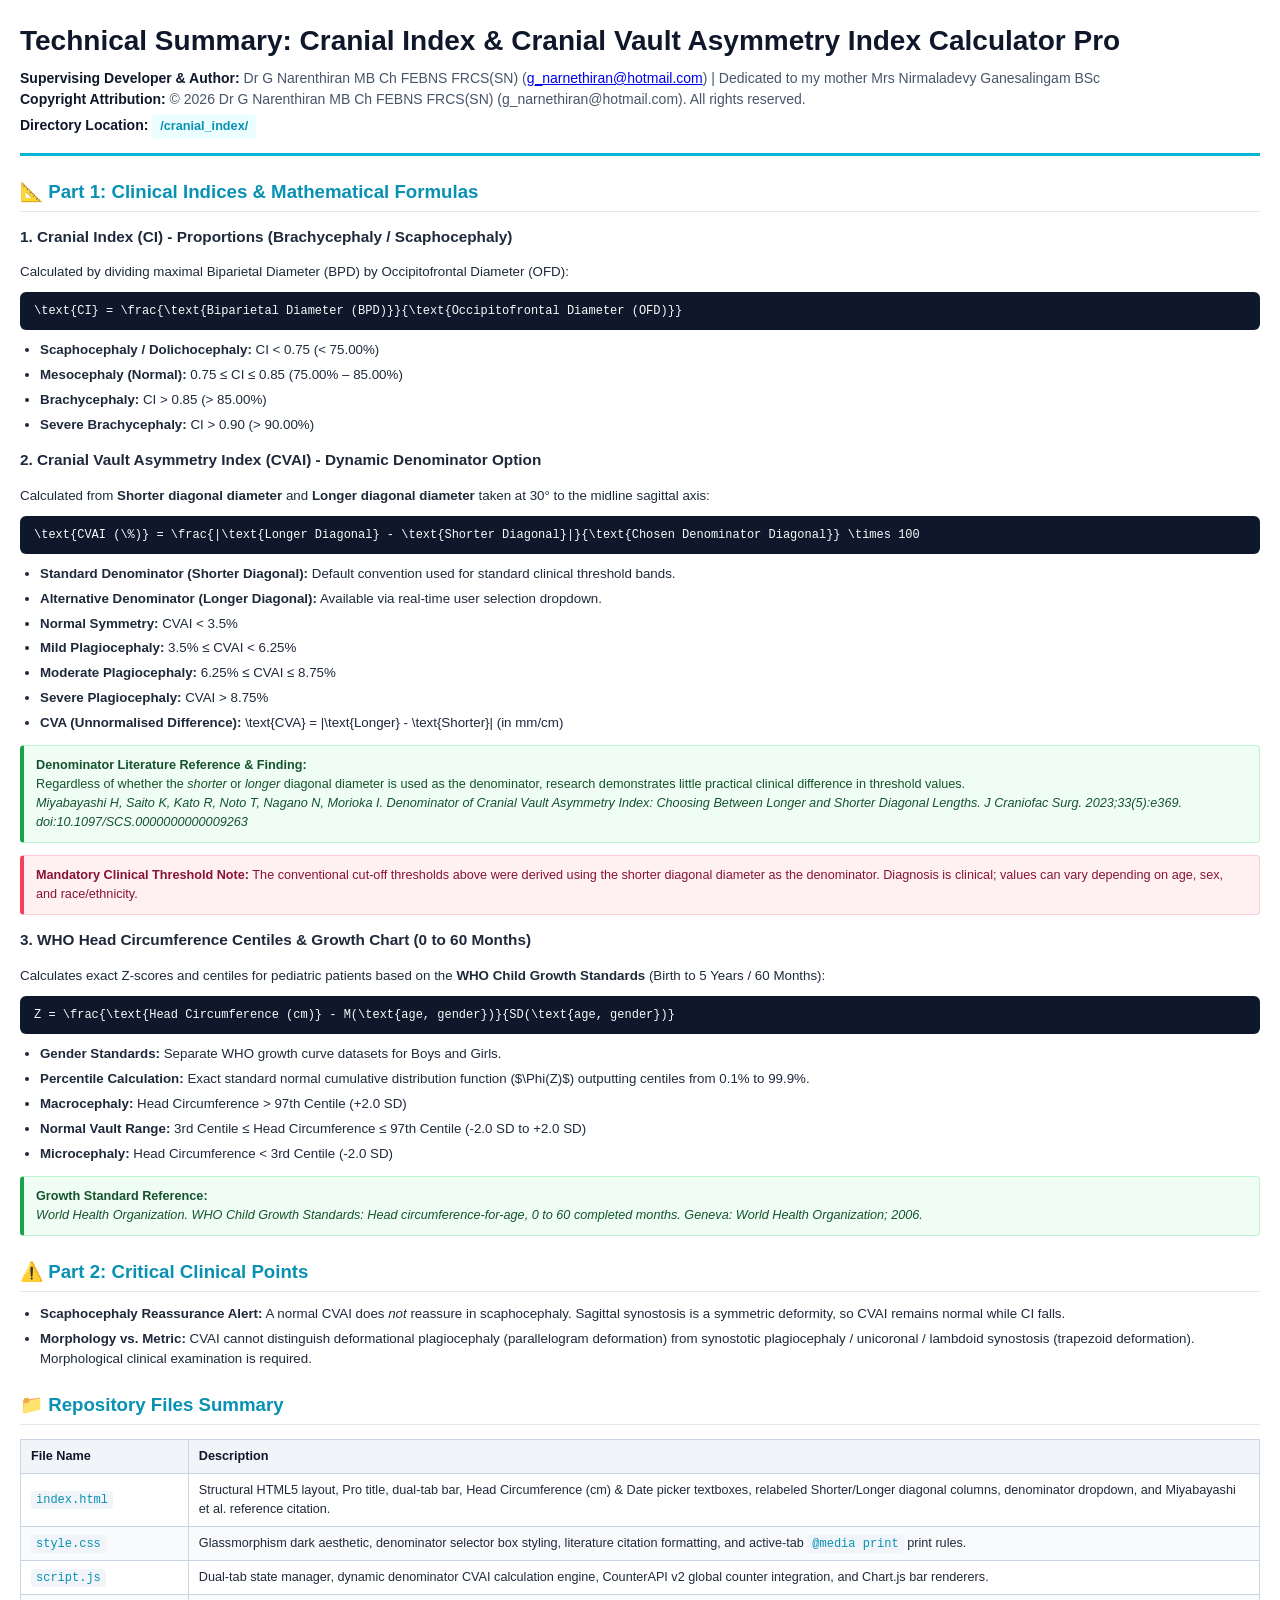
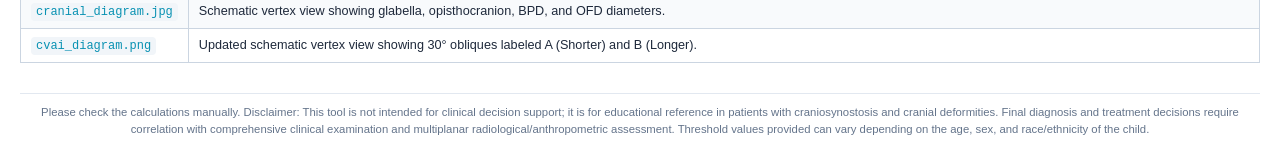
==== technical_summary.html @ 19c64a35 "Add files via upload" ====
<!DOCTYPE html>
<html lang="en">
<head>
    <meta charset="UTF-8">
    <title>Technical Summary - Cranial Index &amp; Cranial Vault Asymmetry Index Calculator Pro</title>
    <style>
        @page {
            size: A4;
            margin: 18mm;
        }
        body {
            font-family: -apple-system, BlinkMacSystemFont, "Segoe UI", Roboto, Helvetica, Arial, sans-serif;
            color: #1e293b;
            line-height: 1.5;
            margin: 0;
            padding: 20px;
            background-color: #ffffff;
        }
        .header {
            border-bottom: 3px solid #06b6d4;
            padding-bottom: 14px;
            margin-bottom: 20px;
        }
        h1 {
            color: #0f172a;
            font-size: 21pt;
            margin: 0 0 6px 0;
            font-weight: 700;
        }
        .meta {
            font-size: 10.5pt;
            color: #475569;
        }
        .meta strong {
            color: #0f172a;
        }
        .url-badge {
            display: inline-block;
            background-color: #ecfeff;
            color: #0891b2;
            padding: 3px 8px;
            border-radius: 4px;
            font-weight: 600;
            font-size: 9.5pt;
            margin-top: 4px;
        }
        h2 {
            color: #0891b2;
            font-size: 14pt;
            border-bottom: 1px solid #e2e8f0;
            padding-bottom: 5px;
            margin-top: 22px;
            margin-bottom: 12px;
        }
        h3 {
            color: #1e293b;
            font-size: 11.5pt;
            margin-top: 14px;
            margin-bottom: 6px;
        }
        p {
            font-size: 10pt;
            margin-bottom: 10px;
        }
        ul, ol {
            font-size: 10pt;
            margin-top: 4px;
            margin-bottom: 10px;
            padding-left: 20px;
        }
        li {
            margin-bottom: 5px;
        }
        table {
            width: 100%;
            border-collapse: collapse;
            margin: 14px 0;
            font-size: 9.5pt;
        }
        th, td {
            border: 1px solid #cbd5e1;
            padding: 7px 10px;
            text-align: left;
        }
        th {
            background-color: #f1f5f9;
            color: #0f172a;
            font-weight: 600;
        }
        tr:nth-child(even) {
            background-color: #f8fafc;
        }
        code {
            font-family: "SFMono-Regular", Consolas, "Liberation Mono", Menlo, monospace;
            background-color: #f1f5f9;
            color: #0891b2;
            padding: 2px 5px;
            border-radius: 4px;
            font-size: 9pt;
        }
        .code-block {
            background-color: #0f172a;
            color: #f8fafc;
            padding: 10px 14px;
            border-radius: 6px;
            font-family: monospace;
            font-size: 9pt;
            white-space: pre-wrap;
            margin: 10px 0;
        }
        .note-box {
            background-color: #fff1f2;
            border: 1px solid #fecdd3;
            border-left: 4px solid #f43f5e;
            padding: 10px 12px;
            border-radius: 4px;
            font-size: 9.5pt;
            color: #881337;
            margin: 12px 0;
        }
        .ref-box {
            background-color: #f0fdf4;
            border: 1px solid #bbf7d0;
            border-left: 4px solid #16a34a;
            padding: 10px 12px;
            border-radius: 4px;
            font-size: 9.5pt;
            color: #14532d;
            margin: 12px 0;
        }
        .footer {
            margin-top: 30px;
            border-top: 1px solid #e2e8f0;
            padding-top: 10px;
            font-size: 8.5pt;
            color: #64748b;
            text-align: center;
        }
    </style>
</head>
<body>

    <div class="header">
        <h1>Technical Summary: Cranial Index &amp; Cranial Vault Asymmetry Index Calculator Pro</h1>
        <div class="meta">
            <strong>Supervising Developer &amp; Author:</strong> Dr G Narenthiran MB Ch FEBNS FRCS(SN) (<a href="mailto:g_narnethiran@hotmail.com">g_narnethiran@hotmail.com</a>) | Dedicated to my mother Mrs Nirmaladevy Ganesalingam BSc<br>
            <strong>Copyright Attribution:</strong> &copy; 2026 Dr G Narenthiran MB Ch FEBNS FRCS(SN) (g_narnethiran@hotmail.com). All rights reserved.<br>
            <strong>Directory Location:</strong> <span class="url-badge">/cranial_index/</span>
        </div>
    </div>

    <h2>📐 Part 1: Clinical Indices &amp; Mathematical Formulas</h2>
    
    <h3>1. Cranial Index (CI) - Proportions (Brachycephaly / Scaphocephaly)</h3>
    <p>Calculated by dividing maximal Biparietal Diameter (BPD) by Occipitofrontal Diameter (OFD):</p>
    <div class="code-block">\text{CI} = \frac{\text{Biparietal Diameter (BPD)}}{\text{Occipitofrontal Diameter (OFD)}}</div>
    <ul>
        <li><strong>Scaphocephaly / Dolichocephaly:</strong> CI &lt; 0.75 (&lt; 75.00%)</li>
        <li><strong>Mesocephaly (Normal):</strong> 0.75 &le; CI &le; 0.85 (75.00% – 85.00%)</li>
        <li><strong>Brachycephaly:</strong> CI &gt; 0.85 (&gt; 85.00%)</li>
        <li><strong>Severe Brachycephaly:</strong> CI &gt; 0.90 (&gt; 90.00%)</li>
    </ul>

    <h3>2. Cranial Vault Asymmetry Index (CVAI) - Dynamic Denominator Option</h3>
    <p>Calculated from <strong>Shorter diagonal diameter</strong> and <strong>Longer diagonal diameter</strong> taken at 30&deg; to the midline sagittal axis:</p>
    <div class="code-block">\text{CVAI (\%)} = \frac{|\text{Longer Diagonal} - \text{Shorter Diagonal}|}{\text{Chosen Denominator Diagonal}} \times 100</div>
    <ul>
        <li><strong>Standard Denominator (Shorter Diagonal):</strong> Default convention used for standard clinical threshold bands.</li>
        <li><strong>Alternative Denominator (Longer Diagonal):</strong> Available via real-time user selection dropdown.</li>
        <li><strong>Normal Symmetry:</strong> CVAI &lt; 3.5%</li>
        <li><strong>Mild Plagiocephaly:</strong> 3.5% &le; CVAI &lt; 6.25%</li>
        <li><strong>Moderate Plagiocephaly:</strong> 6.25% &le; CVAI &le; 8.75%</li>
        <li><strong>Severe Plagiocephaly:</strong> CVAI &gt; 8.75%</li>
        <li><strong>CVA (Unnormalised Difference):</strong> \text{CVA} = |\text{Longer} - \text{Shorter}| (in mm/cm)</li>
    </ul>

    <div class="ref-box">
        <strong>Denominator Literature Reference &amp; Finding:</strong><br>
        Regardless of whether the <em>shorter</em> or <em>longer</em> diagonal diameter is used as the denominator, research demonstrates little practical clinical difference in threshold values.<br>
        <em>Miyabayashi H, Saito K, Kato R, Noto T, Nagano N, Morioka I. Denominator of Cranial Vault Asymmetry Index: Choosing Between Longer and Shorter Diagonal Lengths. J Craniofac Surg. 2023;33(5):e369. doi:10.1097/SCS.0000000000009263</em>
    </div>

    <div class="note-box">
        <strong>Mandatory Clinical Threshold Note:</strong> The conventional cut-off thresholds above were derived using the shorter diagonal diameter as the denominator. Diagnosis is clinical; values can vary depending on age, sex, and race/ethnicity.
    </div>

    <h3>3. WHO Head Circumference Centiles &amp; Growth Chart (0 to 60 Months)</h3>
    <p>Calculates exact Z-scores and centiles for pediatric patients based on the <strong>WHO Child Growth Standards</strong> (Birth to 5 Years / 60 Months):</p>
    <div class="code-block">Z = \frac{\text{Head Circumference (cm)} - M(\text{age, gender})}{SD(\text{age, gender})}</div>
    <ul>
        <li><strong>Gender Standards:</strong> Separate WHO growth curve datasets for Boys and Girls.</li>
        <li><strong>Percentile Calculation:</strong> Exact standard normal cumulative distribution function ($\Phi(Z)$) outputting centiles from 0.1% to 99.9%.</li>
        <li><strong>Macrocephaly:</strong> Head Circumference &gt; 97th Centile (+2.0 SD)</li>
        <li><strong>Normal Vault Range:</strong> 3rd Centile &le; Head Circumference &le; 97th Centile (-2.0 SD to +2.0 SD)</li>
        <li><strong>Microcephaly:</strong> Head Circumference &lt; 3rd Centile (-2.0 SD)</li>
    </ul>
    <div class="ref-box">
        <strong>Growth Standard Reference:</strong><br>
        <em>World Health Organization. WHO Child Growth Standards: Head circumference-for-age, 0 to 60 completed months. Geneva: World Health Organization; 2006.</em>
    </div>

    <h2>⚠️ Part 2: Critical Clinical Points</h2>
    <ul>
        <li><strong>Scaphocephaly Reassurance Alert:</strong> A normal CVAI does <em>not</em> reassure in scaphocephaly. Sagittal synostosis is a symmetric deformity, so CVAI remains normal while CI falls.</li>
        <li><strong>Morphology vs. Metric:</strong> CVAI cannot distinguish deformational plagiocephaly (parallelogram deformation) from synostotic plagiocephaly / unicoronal / lambdoid synostosis (trapezoid deformation). Morphological clinical examination is required.</li>
    </ul>

    <h2>📁 Repository Files Summary</h2>
    <table>
        <thead>
            <tr>
                <th>File Name</th>
                <th>Description</th>
            </tr>
        </thead>
        <tbody>
            <tr>
                <td><code>index.html</code></td>
                <td>Structural HTML5 layout, Pro title, dual-tab bar, Head Circumference (cm) &amp; Date picker textboxes, relabeled Shorter/Longer diagonal columns, denominator dropdown, and Miyabayashi et al. reference citation.</td>
            </tr>
            <tr>
                <td><code>style.css</code></td>
                <td>Glassmorphism dark aesthetic, denominator selector box styling, literature citation formatting, and active-tab <code>@media print</code> print rules.</td>
            </tr>
            <tr>
                <td><code>script.js</code></td>
                <td>Dual-tab state manager, dynamic denominator CVAI calculation engine, CounterAPI v2 global counter integration, and Chart.js bar renderers.</td>
            </tr>
            <tr>
                <td><code>cranial_diagram.jpg</code></td>
                <td>Schematic vertex view showing glabella, opisthocranion, BPD, and OFD diameters.</td>
            </tr>
            <tr>
                <td><code>cvai_diagram.png</code></td>
                <td>Updated schematic vertex view showing 30&deg; obliques labeled A (Shorter) and B (Longer).</td>
            </tr>
        </tbody>
    </table>

    <div class="footer">
        Please check the calculations manually. Disclaimer: This tool is not intended for clinical decision support; it is for educational reference in patients with craniosynostosis and cranial deformities. Final diagnosis and treatment decisions require correlation with comprehensive clinical examination and multiplanar radiological/anthropometric assessment. Threshold values provided can vary depending on the age, sex, and race/ethnicity of the child.
    </div>

</body>
</html>
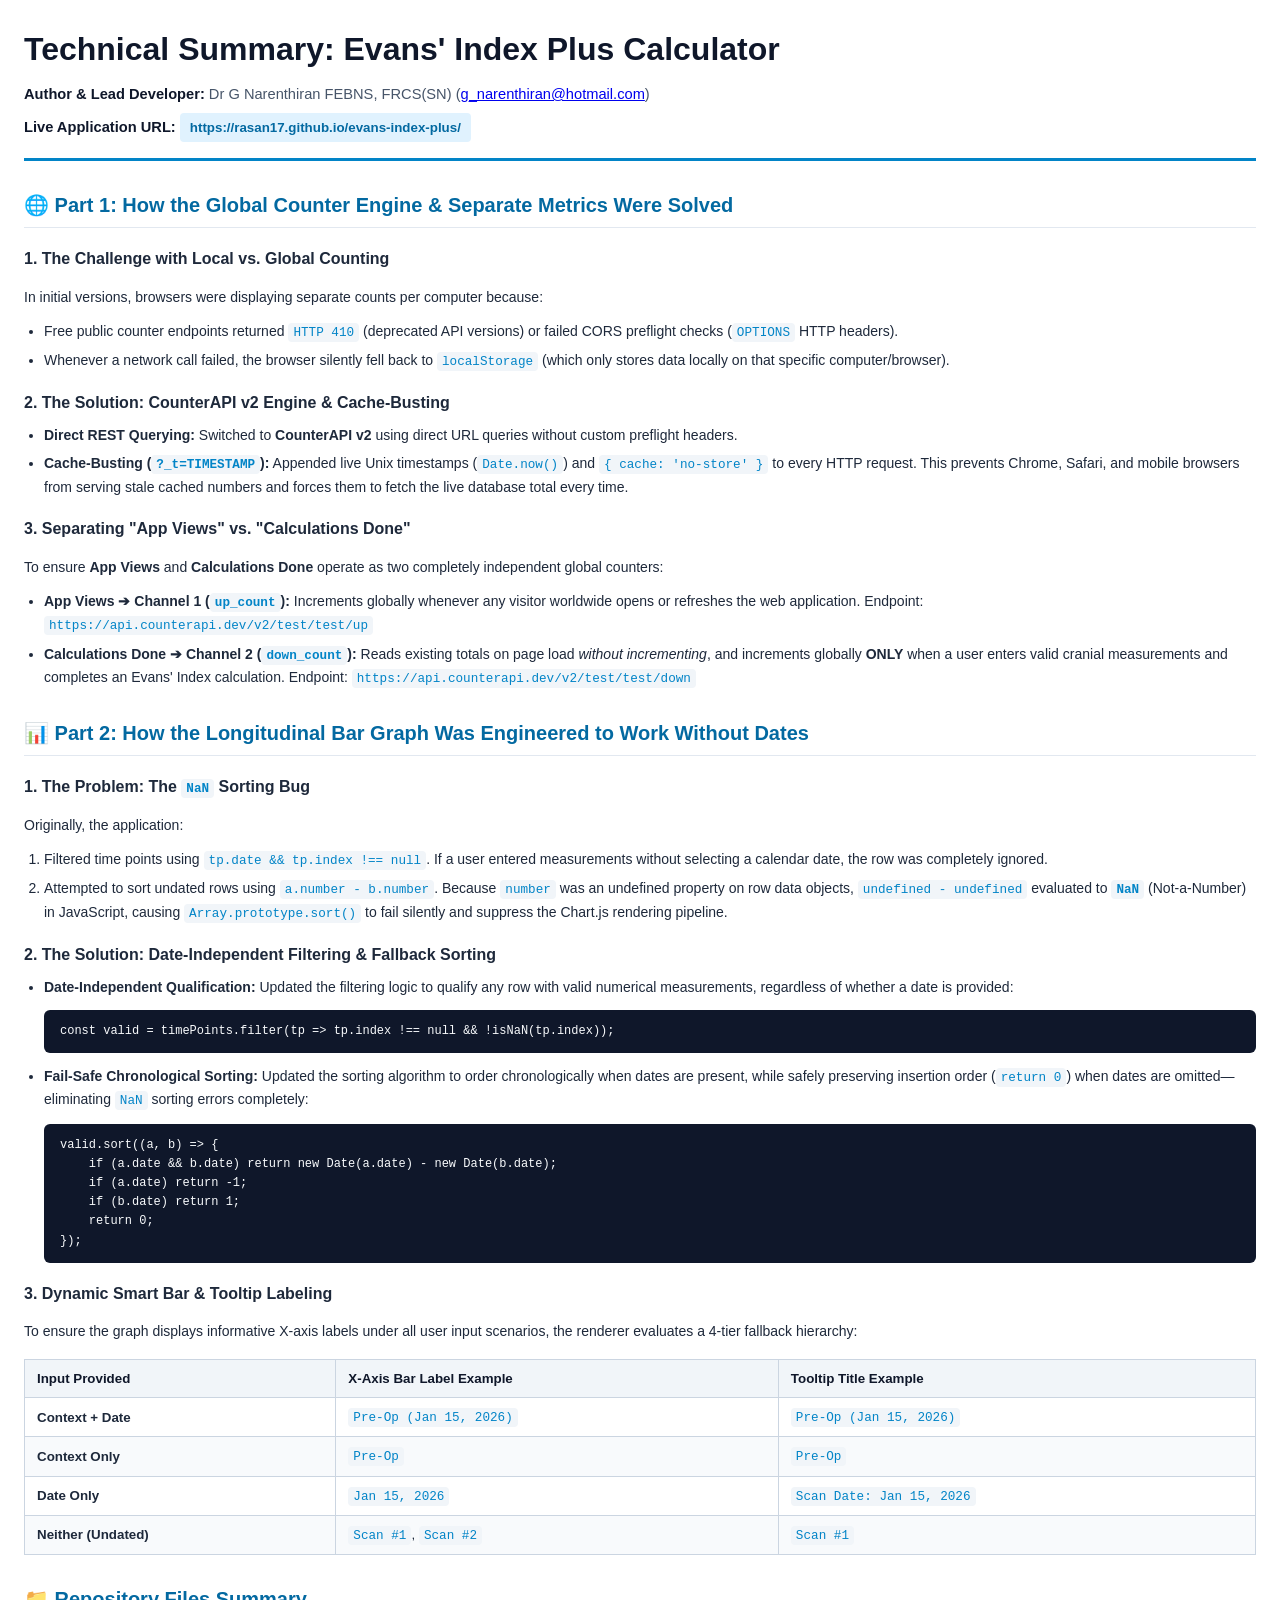
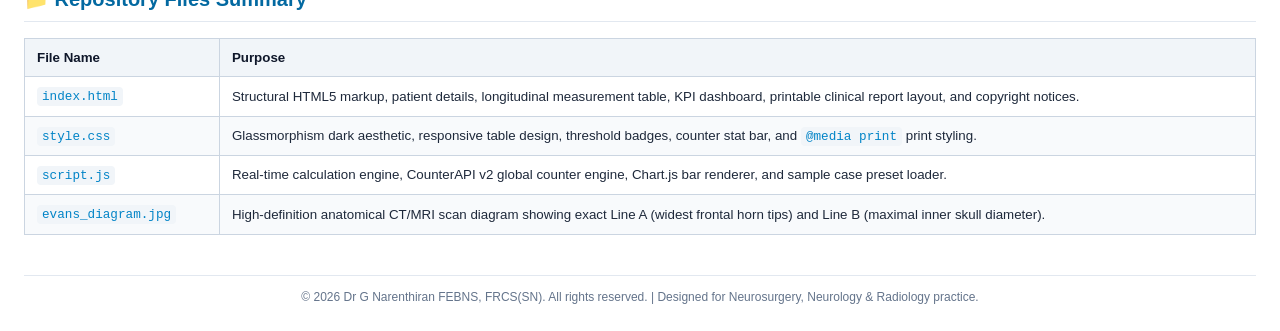
==== commit 3023e6af: "Add files via upload" ====
--- a/technical_summary.html
+++ b/technical_summary.html
@@ -2,33 +2,33 @@
 <html lang="en">
 <head>
     <meta charset="UTF-8">
-    <title>Technical Summary - Cranial Index &amp; Cranial Vault Asymmetry Index Calculator Pro</title>
+    <title>Technical Summary - Evans' Index Plus Calculator</title>
     <style>
         @page {
             size: A4;
-            margin: 18mm;
+            margin: 20mm;
         }
         body {
             font-family: -apple-system, BlinkMacSystemFont, "Segoe UI", Roboto, Helvetica, Arial, sans-serif;
             color: #1e293b;
-            line-height: 1.5;
+            line-height: 1.6;
             margin: 0;
-            padding: 20px;
+            padding: 24px;
             background-color: #ffffff;
         }
         .header {
-            border-bottom: 3px solid #06b6d4;
-            padding-bottom: 14px;
-            margin-bottom: 20px;
+            border-bottom: 3px solid #0284c7;
+            padding-bottom: 16px;
+            margin-bottom: 24px;
         }
         h1 {
             color: #0f172a;
-            font-size: 21pt;
-            margin: 0 0 6px 0;
+            font-size: 24pt;
+            margin: 0 0 8px 0;
             font-weight: 700;
         }
         .meta {
-            font-size: 10.5pt;
+            font-size: 11pt;
             color: #475569;
         }
         .meta strong {
@@ -36,50 +36,50 @@
         }
         .url-badge {
             display: inline-block;
-            background-color: #ecfeff;
-            color: #0891b2;
-            padding: 3px 8px;
+            background-color: #e0f2fe;
+            color: #0369a1;
+            padding: 4px 10px;
             border-radius: 4px;
             font-weight: 600;
-            font-size: 9.5pt;
-            margin-top: 4px;
+            font-size: 10pt;
+            margin-top: 6px;
         }
         h2 {
-            color: #0891b2;
-            font-size: 14pt;
+            color: #0369a1;
+            font-size: 15pt;
             border-bottom: 1px solid #e2e8f0;
-            padding-bottom: 5px;
-            margin-top: 22px;
-            margin-bottom: 12px;
+            padding-bottom: 6px;
+            margin-top: 28px;
+            margin-bottom: 14px;
         }
         h3 {
             color: #1e293b;
-            font-size: 11.5pt;
-            margin-top: 14px;
+            font-size: 12pt;
+            margin-top: 18px;
+            margin-bottom: 8px;
+        }
+        p {
+            font-size: 10.5pt;
+            margin-bottom: 12px;
+        }
+        ul, ol {
+            font-size: 10.5pt;
+            margin-top: 4px;
+            margin-bottom: 12px;
+            padding-left: 20px;
+        }
+        li {
             margin-bottom: 6px;
-        }
-        p {
-            font-size: 10pt;
-            margin-bottom: 10px;
-        }
-        ul, ol {
-            font-size: 10pt;
-            margin-top: 4px;
-            margin-bottom: 10px;
-            padding-left: 20px;
-        }
-        li {
-            margin-bottom: 5px;
         }
         table {
             width: 100%;
             border-collapse: collapse;
-            margin: 14px 0;
-            font-size: 9.5pt;
+            margin: 16px 0;
+            font-size: 10pt;
         }
         th, td {
             border: 1px solid #cbd5e1;
-            padding: 7px 10px;
+            padding: 8px 12px;
             text-align: left;
         }
         th {
@@ -93,46 +93,26 @@
         code {
             font-family: "SFMono-Regular", Consolas, "Liberation Mono", Menlo, monospace;
             background-color: #f1f5f9;
-            color: #0891b2;
+            color: #0284c7;
             padding: 2px 5px;
             border-radius: 4px;
-            font-size: 9pt;
+            font-size: 9.5pt;
         }
         .code-block {
             background-color: #0f172a;
             color: #f8fafc;
-            padding: 10px 14px;
+            padding: 12px 16px;
             border-radius: 6px;
             font-family: monospace;
             font-size: 9pt;
             white-space: pre-wrap;
-            margin: 10px 0;
-        }
-        .note-box {
-            background-color: #fff1f2;
-            border: 1px solid #fecdd3;
-            border-left: 4px solid #f43f5e;
-            padding: 10px 12px;
-            border-radius: 4px;
-            font-size: 9.5pt;
-            color: #881337;
             margin: 12px 0;
         }
-        .ref-box {
-            background-color: #f0fdf4;
-            border: 1px solid #bbf7d0;
-            border-left: 4px solid #16a34a;
-            padding: 10px 12px;
-            border-radius: 4px;
-            font-size: 9.5pt;
-            color: #14532d;
-            margin: 12px 0;
-        }
         .footer {
-            margin-top: 30px;
+            margin-top: 40px;
             border-top: 1px solid #e2e8f0;
-            padding-top: 10px;
-            font-size: 8.5pt;
+            padding-top: 12px;
+            font-size: 9pt;
             color: #64748b;
             text-align: center;
         }
@@ -141,104 +121,125 @@
 <body>
 
     <div class="header">
-        <h1>Technical Summary: Cranial Index &amp; Cranial Vault Asymmetry Index Calculator Pro</h1>
+        <h1>Technical Summary: Evans' Index Plus Calculator</h1>
         <div class="meta">
-            <strong>Supervising Developer &amp; Author:</strong> Dr G Narenthiran MB Ch FEBNS FRCS(SN) (<a href="mailto:g_narnethiran@hotmail.com">g_narnethiran@hotmail.com</a>) | Dedicated to my mother Mrs Nirmaladevy Ganesalingam BSc<br>
-            <strong>Copyright Attribution:</strong> &copy; 2026 Dr G Narenthiran MB Ch FEBNS FRCS(SN) (g_narnethiran@hotmail.com). All rights reserved.<br>
-            <strong>Directory Location:</strong> <span class="url-badge">/cranial_index/</span>
+            <strong>Author & Lead Developer:</strong> Dr G Narenthiran FEBNS, FRCS(SN) (<a href="mailto:g_narenthiran@hotmail.com">g_narenthiran@hotmail.com</a>)<br>
+            <strong>Live Application URL:</strong> <span class="url-badge">https://rasan17.github.io/evans-index-plus/</span>
         </div>
     </div>
 
-    <h2>📐 Part 1: Clinical Indices &amp; Mathematical Formulas</h2>
-    
-    <h3>1. Cranial Index (CI) - Proportions (Brachycephaly / Scaphocephaly)</h3>
-    <p>Calculated by dividing maximal Biparietal Diameter (BPD) by Occipitofrontal Diameter (OFD):</p>
-    <div class="code-block">\text{CI} = \frac{\text{Biparietal Diameter (BPD)}}{\text{Occipitofrontal Diameter (OFD)}}</div>
-    <ul>
-        <li><strong>Scaphocephaly / Dolichocephaly:</strong> CI &lt; 0.75 (&lt; 75.00%)</li>
-        <li><strong>Mesocephaly (Normal):</strong> 0.75 &le; CI &le; 0.85 (75.00% – 85.00%)</li>
-        <li><strong>Brachycephaly:</strong> CI &gt; 0.85 (&gt; 85.00%)</li>
-        <li><strong>Severe Brachycephaly:</strong> CI &gt; 0.90 (&gt; 90.00%)</li>
-    </ul>
-
-    <h3>2. Cranial Vault Asymmetry Index (CVAI) - Dynamic Denominator Option</h3>
-    <p>Calculated from <strong>Shorter diagonal diameter</strong> and <strong>Longer diagonal diameter</strong> taken at 30&deg; to the midline sagittal axis:</p>
-    <div class="code-block">\text{CVAI (\%)} = \frac{|\text{Longer Diagonal} - \text{Shorter Diagonal}|}{\text{Chosen Denominator Diagonal}} \times 100</div>
-    <ul>
-        <li><strong>Standard Denominator (Shorter Diagonal):</strong> Default convention used for standard clinical threshold bands.</li>
-        <li><strong>Alternative Denominator (Longer Diagonal):</strong> Available via real-time user selection dropdown.</li>
-        <li><strong>Normal Symmetry:</strong> CVAI &lt; 3.5%</li>
-        <li><strong>Mild Plagiocephaly:</strong> 3.5% &le; CVAI &lt; 6.25%</li>
-        <li><strong>Moderate Plagiocephaly:</strong> 6.25% &le; CVAI &le; 8.75%</li>
-        <li><strong>Severe Plagiocephaly:</strong> CVAI &gt; 8.75%</li>
-        <li><strong>CVA (Unnormalised Difference):</strong> \text{CVA} = |\text{Longer} - \text{Shorter}| (in mm/cm)</li>
-    </ul>
-
-    <div class="ref-box">
-        <strong>Denominator Literature Reference &amp; Finding:</strong><br>
-        Regardless of whether the <em>shorter</em> or <em>longer</em> diagonal diameter is used as the denominator, research demonstrates little practical clinical difference in threshold values.<br>
-        <em>Miyabayashi H, Saito K, Kato R, Noto T, Nagano N, Morioka I. Denominator of Cranial Vault Asymmetry Index: Choosing Between Longer and Shorter Diagonal Lengths. J Craniofac Surg. 2023;33(5):e369. doi:10.1097/SCS.0000000000009263</em>
-    </div>
-
-    <div class="note-box">
-        <strong>Mandatory Clinical Threshold Note:</strong> The conventional cut-off thresholds above were derived using the shorter diagonal diameter as the denominator. Diagnosis is clinical; values can vary depending on age, sex, and race/ethnicity.
-    </div>
-
-    <h3>3. WHO Head Circumference Centiles &amp; Growth Chart (0 to 60 Months)</h3>
-    <p>Calculates exact Z-scores and centiles for pediatric patients based on the <strong>WHO Child Growth Standards</strong> (Birth to 5 Years / 60 Months):</p>
-    <div class="code-block">Z = \frac{\text{Head Circumference (cm)} - M(\text{age, gender})}{SD(\text{age, gender})}</div>
-    <ul>
-        <li><strong>Gender Standards:</strong> Separate WHO growth curve datasets for Boys and Girls.</li>
-        <li><strong>Percentile Calculation:</strong> Exact standard normal cumulative distribution function ($\Phi(Z)$) outputting centiles from 0.1% to 99.9%.</li>
-        <li><strong>Macrocephaly:</strong> Head Circumference &gt; 97th Centile (+2.0 SD)</li>
-        <li><strong>Normal Vault Range:</strong> 3rd Centile &le; Head Circumference &le; 97th Centile (-2.0 SD to +2.0 SD)</li>
-        <li><strong>Microcephaly:</strong> Head Circumference &lt; 3rd Centile (-2.0 SD)</li>
-    </ul>
-    <div class="ref-box">
-        <strong>Growth Standard Reference:</strong><br>
-        <em>World Health Organization. WHO Child Growth Standards: Head circumference-for-age, 0 to 60 completed months. Geneva: World Health Organization; 2006.</em>
-    </div>
-
-    <h2>⚠️ Part 2: Critical Clinical Points</h2>
-    <ul>
-        <li><strong>Scaphocephaly Reassurance Alert:</strong> A normal CVAI does <em>not</em> reassure in scaphocephaly. Sagittal synostosis is a symmetric deformity, so CVAI remains normal while CI falls.</li>
-        <li><strong>Morphology vs. Metric:</strong> CVAI cannot distinguish deformational plagiocephaly (parallelogram deformation) from synostotic plagiocephaly / unicoronal / lambdoid synostosis (trapezoid deformation). Morphological clinical examination is required.</li>
-    </ul>
-
-    <h2>📁 Repository Files Summary</h2>
+    <h2>🌐 Part 1: How the Global Counter Engine & Separate Metrics Were Solved</h2>
+
+    <h3>1. The Challenge with Local vs. Global Counting</h3>
+    <p>In initial versions, browsers were displaying separate counts per computer because:</p>
+    <ul>
+        <li>Free public counter endpoints returned <code>HTTP 410</code> (deprecated API versions) or failed CORS preflight checks (<code>OPTIONS</code> HTTP headers).</li>
+        <li>Whenever a network call failed, the browser silently fell back to <code>localStorage</code> (which only stores data locally on that specific computer/browser).</li>
+    </ul>
+
+    <h3>2. The Solution: CounterAPI v2 Engine & Cache-Busting</h3>
+    <ul>
+        <li><strong>Direct REST Querying:</strong> Switched to <strong>CounterAPI v2</strong> using direct URL queries without custom preflight headers.</li>
+        <li><strong>Cache-Busting (<code>?_t=TIMESTAMP</code>):</strong> Appended live Unix timestamps (<code>Date.now()</code>) and <code>{ cache: 'no-store' }</code> to every HTTP request. This prevents Chrome, Safari, and mobile browsers from serving stale cached numbers and forces them to fetch the live database total every time.</li>
+    </ul>
+
+    <h3>3. Separating "App Views" vs. "Calculations Done"</h3>
+    <p>To ensure <strong>App Views</strong> and <strong>Calculations Done</strong> operate as two completely independent global counters:</p>
+    <ul>
+        <li><strong>App Views ➔ Channel 1 (<code>up_count</code>):</strong> Increments globally whenever any visitor worldwide opens or refreshes the web application. Endpoint: <code>https://api.counterapi.dev/v2/test/test/up</code></li>
+        <li><strong>Calculations Done ➔ Channel 2 (<code>down_count</code>):</strong> Reads existing totals on page load <em>without incrementing</em>, and increments globally <strong>ONLY</strong> when a user enters valid cranial measurements and completes an Evans' Index calculation. Endpoint: <code>https://api.counterapi.dev/v2/test/test/down</code></li>
+    </ul>
+
+    <h2>📊 Part 2: How the Longitudinal Bar Graph Was Engineered to Work Without Dates</h2>
+
+    <h3>1. The Problem: The <code>NaN</code> Sorting Bug</h3>
+    <p>Originally, the application:</p>
+    <ol>
+        <li>Filtered time points using <code>tp.date && tp.index !== null</code>. If a user entered measurements without selecting a calendar date, the row was completely ignored.</li>
+        <li>Attempted to sort undated rows using <code>a.number - b.number</code>. Because <code>number</code> was an undefined property on row data objects, <code>undefined - undefined</code> evaluated to <strong><code>NaN</code></strong> (Not-a-Number) in JavaScript, causing <code>Array.prototype.sort()</code> to fail silently and suppress the Chart.js rendering pipeline.</li>
+    </ol>
+
+    <h3>2. The Solution: Date-Independent Filtering & Fallback Sorting</h3>
+    <ul>
+        <li><strong>Date-Independent Qualification:</strong> Updated the filtering logic to qualify any row with valid numerical measurements, regardless of whether a date is provided:
+            <div class="code-block">const valid = timePoints.filter(tp => tp.index !== null && !isNaN(tp.index));</div>
+        </li>
+        <li><strong>Fail-Safe Chronological Sorting:</strong> Updated the sorting algorithm to order chronologically when dates are present, while safely preserving insertion order (<code>return 0</code>) when dates are omitted—eliminating <code>NaN</code> sorting errors completely:
+            <div class="code-block">valid.sort((a, b) => {
+    if (a.date && b.date) return new Date(a.date) - new Date(b.date);
+    if (a.date) return -1;
+    if (b.date) return 1;
+    return 0;
+});</div>
+        </li>
+    </ul>
+
+    <h3>3. Dynamic Smart Bar & Tooltip Labeling</h3>
+    <p>To ensure the graph displays informative X-axis labels under all user input scenarios, the renderer evaluates a 4-tier fallback hierarchy:</p>
+
     <table>
         <thead>
             <tr>
-                <th>File Name</th>
-                <th>Description</th>
+                <th>Input Provided</th>
+                <th>X-Axis Bar Label Example</th>
+                <th>Tooltip Title Example</th>
             </tr>
         </thead>
         <tbody>
             <tr>
-                <td><code>index.html</code></td>
-                <td>Structural HTML5 layout, Pro title, dual-tab bar, Head Circumference (cm) &amp; Date picker textboxes, relabeled Shorter/Longer diagonal columns, denominator dropdown, and Miyabayashi et al. reference citation.</td>
-            </tr>
-            <tr>
-                <td><code>style.css</code></td>
-                <td>Glassmorphism dark aesthetic, denominator selector box styling, literature citation formatting, and active-tab <code>@media print</code> print rules.</td>
-            </tr>
-            <tr>
-                <td><code>script.js</code></td>
-                <td>Dual-tab state manager, dynamic denominator CVAI calculation engine, CounterAPI v2 global counter integration, and Chart.js bar renderers.</td>
-            </tr>
-            <tr>
-                <td><code>cranial_diagram.jpg</code></td>
-                <td>Schematic vertex view showing glabella, opisthocranion, BPD, and OFD diameters.</td>
-            </tr>
-            <tr>
-                <td><code>cvai_diagram.png</code></td>
-                <td>Updated schematic vertex view showing 30&deg; obliques labeled A (Shorter) and B (Longer).</td>
+                <td><strong>Context + Date</strong></td>
+                <td><code>Pre-Op (Jan 15, 2026)</code></td>
+                <td><code>Pre-Op (Jan 15, 2026)</code></td>
+            </tr>
+            <tr>
+                <td><strong>Context Only</strong></td>
+                <td><code>Pre-Op</code></td>
+                <td><code>Pre-Op</code></td>
+            </tr>
+            <tr>
+                <td><strong>Date Only</strong></td>
+                <td><code>Jan 15, 2026</code></td>
+                <td><code>Scan Date: Jan 15, 2026</code></td>
+            </tr>
+            <tr>
+                <td><strong>Neither (Undated)</strong></td>
+                <td><code>Scan #1</code>, <code>Scan #2</code></td>
+                <td><code>Scan #1</code></td>
             </tr>
         </tbody>
     </table>
 
+    <h2>📁 Repository Files Summary</h2>
+
+    <table>
+        <thead>
+            <tr>
+                <th>File Name</th>
+                <th>Purpose</th>
+            </tr>
+        </thead>
+        <tbody>
+            <tr>
+                <td><code>index.html</code></td>
+                <td>Structural HTML5 markup, patient details, longitudinal measurement table, KPI dashboard, printable clinical report layout, and copyright notices.</td>
+            </tr>
+            <tr>
+                <td><code>style.css</code></td>
+                <td>Glassmorphism dark aesthetic, responsive table design, threshold badges, counter stat bar, and <code>@media print</code> print styling.</td>
+            </tr>
+            <tr>
+                <td><code>script.js</code></td>
+                <td>Real-time calculation engine, CounterAPI v2 global counter engine, Chart.js bar renderer, and sample case preset loader.</td>
+            </tr>
+            <tr>
+                <td><code>evans_diagram.jpg</code></td>
+                <td>High-definition anatomical CT/MRI scan diagram showing exact Line A (widest frontal horn tips) and Line B (maximal inner skull diameter).</td>
+            </tr>
+        </tbody>
+    </table>
+
     <div class="footer">
-        Please check the calculations manually. Disclaimer: This tool is not intended for clinical decision support; it is for educational reference in patients with craniosynostosis and cranial deformities. Final diagnosis and treatment decisions require correlation with comprehensive clinical examination and multiplanar radiological/anthropometric assessment. Threshold values provided can vary depending on the age, sex, and race/ethnicity of the child.
+        © 2026 Dr G Narenthiran FEBNS, FRCS(SN). All rights reserved. | Designed for Neurosurgery, Neurology & Radiology practice.
     </div>
 
 </body>
